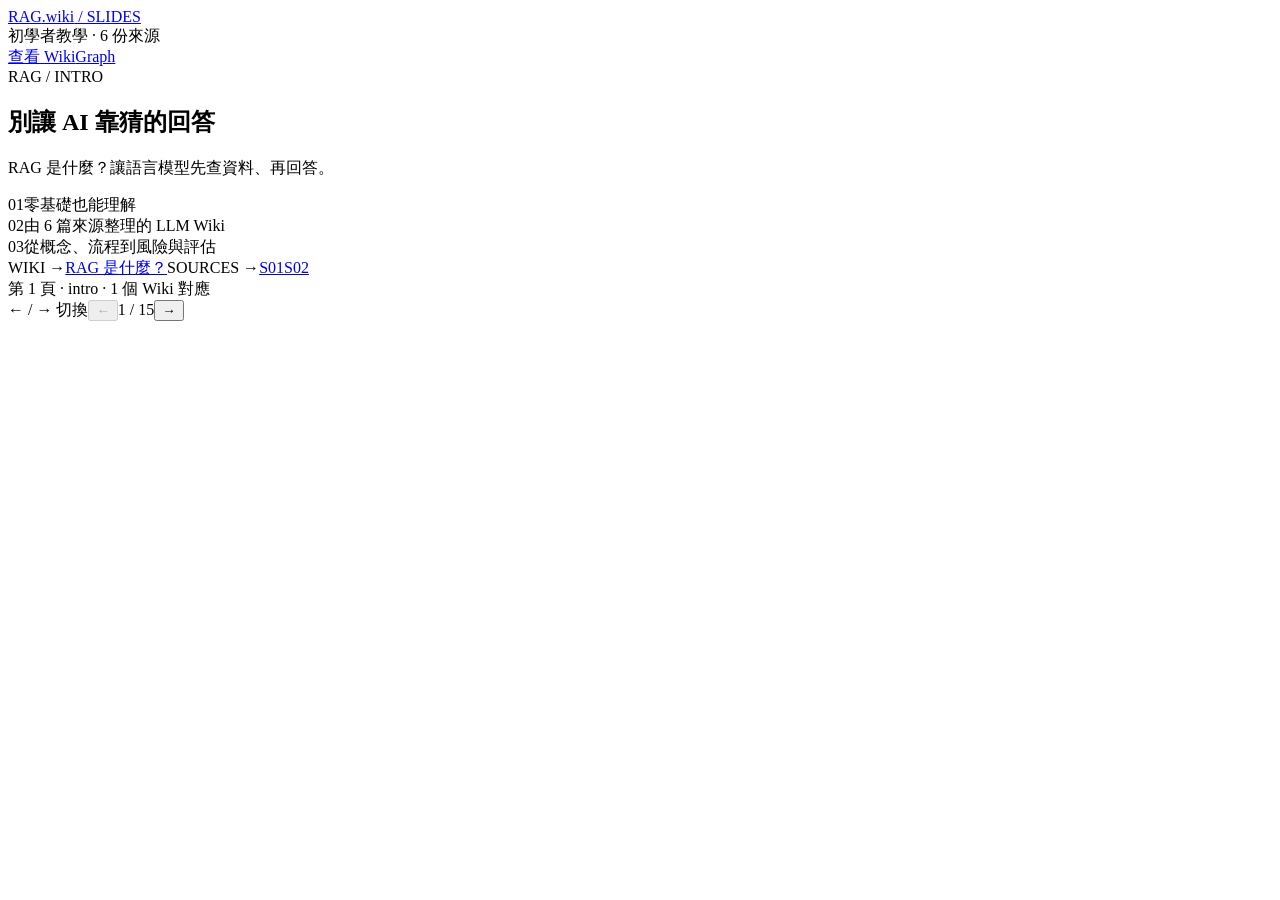
==== slides.html @ 5bbf58af "Add files via upload" ====
<!doctype html><html lang="zh-Hant"><head><meta charset="utf-8"><meta name="viewport" content="width=device-width,initial-scale=1"><title>RAG 是什麼？｜HTML 教學簡報</title><link rel="stylesheet" href="assets/site.css"><meta name="description" content="15 頁互動式 RAG 入門教學簡報，每頁可追溯來源與 LLM Wiki。"></head><body class="deck-body"><header class="deck-top"><a class="brand" href="index.html">RAG<span>.wiki</span> / SLIDES</a><div class="meta">初學者教學 · 6 份來源</div><nav><a href="wiki.html">查看 Wiki</a><a href="workflow.html">Graph</a></nav></header><main class="deck-main"><article class="slide" id="slide" tabindex="0" aria-live="polite"></article></main><div class="progress-track"><div class="progress" id="progress"></div></div><footer class="deck-bottom"><div class="small-links" id="footer-sources"></div><div class="deck-buttons"><span class="kbd">← / → 切換</span><button class="round" id="prev" aria-label="上一頁">←</button><span class="deck-index" id="index"></span><button class="round" id="next" aria-label="下一頁">→</button></div></footer><script>const DATA={"title":"RAG 是什麼？讓 AI 查資料再回答","date":"2026-11-23","sources":[{"id":"S01","title":"Retrieval-Augmented Generation for Knowledge-Intensive NLP Tasks","author":"Lewis et al.","publisher":"NeurIPS / arXiv","year":2020,"url":"https://arxiv.org/abs/2005.11401","topic":"RAG 起源與基本架構","claims":["RAG 將預先訓練的生成模型與外部可檢索的知識結合。","外部知識可作為生成內容的依據，不必只依賴模型參數。","原論文探討檢索器與生成器的結合及知識密集型任務。"]},{"id":"S02","title":"Retrieval augmented generation (RAG) and indexes in Microsoft Foundry","author":"Microsoft","publisher":"Microsoft Learn","year":2026,"url":"https://learn.microsoft.com/en-us/azure/foundry/concepts/retrieval-augmented-generation","topic":"Retrieve–Augment–Generate、索引與搜尋方式","claims":["RAG 常可拆解為 retrieve、augment、generate 三階段。","索引可支援關鍵字、語意、向量或混合搜尋。","來源資料需要具有可追溯性與權限管控。"]},{"id":"S03","title":"Introducing Contextual Retrieval","author":"Anthropic","publisher":"Anthropic Research","year":2024,"url":"https://www.anthropic.com/research/contextual-retrieval","topic":"分塊語境、BM25、Embedding、重排序","claims":["被切成小段的文字可能失去原本的文件脈絡。","BM25 偏向字詞配對，語意向量搜尋可捕捉語意相近內容。","混合檢索與重排序是可評估的改進方向，並非每個資料集都必然有效。"]},{"id":"S04","title":"What is retrieval augmented generation (RAG)?","author":"IBM","publisher":"IBM Think","year":2026,"url":"https://www.ibm.com/think/topics/retrieval-augmented-generation","topic":"初學者概念、資料準備、限制與微調差異","claims":["RAG 可連接外部知識庫，提高特定領域回覆的相關性。","資料分塊太大或太小都可能降低檢索效果。","RAG 可降低幻覺風險，但無法保證生成完全正確。","RAG 的查資料與 Fine-tuning 的參數更新是不同方法。"]},{"id":"S05","title":"RAGAS: Automated Evaluation of Retrieval Augmented Generation","author":"Es et al.","publisher":"arXiv","year":2023,"url":"https://arxiv.org/abs/2309.15217","topic":"檢索與生成分開評估","claims":["RAG 品質至少要同時考慮檢索內容的相關性與回答是否忠於證據。","RAGAS 提供無需逐題人工標準答案的自動評估方向。","評估分數與具體定義需按實作與資料集解讀。"]},{"id":"S06","title":"Retrieval Augmented Generation options and architectures on AWS","author":"Amazon Web Services","publisher":"AWS Prescriptive Guidance","year":2026,"url":"https://docs.aws.amazon.com/prescriptive-guidance/latest/retrieval-augmented-generation-options/introduction.html","topic":"RAG 工程選擇與使用情境","claims":["RAG 可讓模型在回答前參考模型訓練來源以外的權威文件。","企業可選擇託管型或自行建置的 RAG 架構。","RAG 的設計需考量資料來源、更新與維運成本。"]}],"pages":[{"id":"overview","title":"RAG 是什麼？","subtitle":"把查到的證據交給 LLM，再讓它回答。","sections":[["一句話定義","Retrieval-Augmented Generation（檢索增強生成）是一種組合「外部資訊檢索」與「語言模型生成」的架構。回答時先找到相關資料，再把資料提供給模型作為上下文。"],["三步驟","Retrieve：搜尋證據。Augment：把問題和證據放在同一個提示中。Generate：依據證據生成回答，並在可能的情況下列出來源。"],["不等於什麼","RAG 不代表模型重新訓練，也不表示有來源就一定正確。LLM Wiki 則是這次專題用來管理知識條目的工具與工作方式，不是 RAG 的同義詞。"]],"sources":["S01","S02","S04"],"related":["motivation","pipeline","limitations"],"example":"一位新進員工問：「公司的退貨期限是幾天？」系統先找到正式退貨政策，再整理回答。","note":""},{"id":"motivation","title":"為什麼需要 RAG？","subtitle":"流暢的回答，不等於有根據的答案。","sections":[["LLM 常見限制","模型訓練時未必讀過私人文件、最近更新的規範或企業內部資料；即使未掌握來源，也可能生成看似合理的內容。"],["RAG 能改善的部分","讓回答以受控的外部文件為基礎，方便更新知識，也能提供可查證的出處。"],["仍需注意","若檢索找到錯誤或過期文件，或模型忽略證據，RAG 仍可能回答錯誤。"]],"sources":["S01","S04","S06"],"related":["overview","limitations"],"example":"假設退貨政策昨天從 14 天改成 7 天，模型即使會回答，也不應只靠舊記憶。","note":""},{"id":"preparation","title":"事前準備：資料變得可檢索","subtitle":"文件 → 清理 → 切段 → 索引。","sections":[["來源整理","確認文件可信、權限合法、版本清楚；原始資料需要保留可回查的連結或檔案名稱。"],["Chunking 分塊","把長文件切成可用的小段；太大會涵蓋不必要內容，太小可能失去主詞、時間或條件。"],["Embedding 與索引","可以把文字轉為向量並存入向量索引，也可以建立 BM25 類型的關鍵字索引；並非所有系統都必須兩者皆用。"]],"sources":["S02","S03","S04"],"related":["pipeline","retrieval"],"example":"「交貨延誤 5 天」若只留下「補償 3%」，就可能失去適用的合約條件。","note":""},{"id":"pipeline","title":"使用者提問時的流程","subtitle":"從問題到有出處的回答。","sections":[["Retrieve","把使用者問題用於查詢文件索引，找回最相關的多個段落。"],["Augment","組合使用者問題、取回的段落、來源識別碼，以及要求「找不到就說不知道」的提示規則。"],["Generate","由 LLM 產生精簡回答；回答後還需檢查是否有超出證據的主張。"]],"sources":["S01","S02","S06"],"related":["overview","preparation","generation"],"example":"Q：延誤 5 天如何處理？→ 找到對應訂單＋延誤政策 → 形成有來源的回覆。","note":""},{"id":"retrieval","title":"檢索方式怎麼選？","subtitle":"關鍵字、語意與混合搜尋。","sections":[["Keyword / BM25","優先搜尋字詞重合，尤其適合料號、代碼、法規條次等精確字串。"],["Embedding","利用向量距離／相似度找出語意相關的段落，即便使用者與文件的用字不同。"],["Hybrid 與 Rerank","可結合兩種結果，再以重排序挑選更相關內容；需要實測驗證效果，不能直接宣稱混合一定最好。"]],"sources":["S02","S03"],"related":["preparation","pipeline","evaluation"],"example":"搜尋「訂單 PO-784」時，字詞檢索有優勢；搜尋「晚到貨要怎麼辦」時，語意檢索可能更有幫助。","note":""},{"id":"generation","title":"回答必須忠於證據","subtitle":"生成不是把檢索段落隨意改寫。","sections":[["Grounding","每一個重要結論都應能指向文件中的支持段落，而不是把模型補充的猜測寫成政策。"],["Citation","保存來源 ID／URL 與頁面位置，讓讀者有能力核查；標上來源不代表已經驗證內容。"],["Abstention","若資料不足、資料互相衝突或缺少關鍵條件，應回答尚無足夠證據，並指出缺什麼。"]],"sources":["S01","S02","S04"],"related":["pipeline","limitations","evaluation"],"example":"政策只寫「可能評估補償」時，不可回答「公司一定賠償 3%」。","note":""},{"id":"example","title":"範例：供應商延誤通知","subtitle":"情境為教學虛構，非真實公司規定。","sections":[["使用者問題","「供應商通知這批零件要晚 5 天到，接下來應該怎麼做？」"],["虛構文件 A","訂單 PO-784：原訂交期 12/10；供應商通知改為 12/15。"],["虛構文件 B","物流政策 P-04：延誤超過 3 天應通知採購主管，並向供應商確認更新交期。"],["示範回答","「PO-784 預計晚 5 天，依 P-04 應通知採購主管，並確認新交期 12/15。」需附上 A、B 來源。"]],"sources":["S02","S04","S06"],"related":["pipeline","generation","limitations"],"example":"這裡用假設文件示範流程，不是說明所有企業必須如此處理。","note":""},{"id":"limitations","title":"RAG 仍可能出錯","subtitle":"錯誤往往不是只有 LLM 的問題。","sections":[["資料層","原始文件過期、權限錯誤、段落切分破壞前後文。"],["檢索層","正確段落未出現在 Top-K，或相似度高但不符合問題限制條件。"],["生成層","模型忽略來源、自行推斷數字，或附上與敘述無關的引文。"],["修正策略","優先修正來源與檢索品質，再改善提示語；把缺少證據的題目交由人工確認。"]],"sources":["S03","S04","S05"],"related":["motivation","retrieval","evaluation"],"example":"把「延誤超過 3 天」錯切為「延誤」與「超過 3 天」兩段，可能導致檢索失真。","note":""},{"id":"evaluation","title":"如何知道 RAG 有沒有用？","subtitle":"分開評估檢索與回答。","sections":[["Retrieval check","測試問題的正確證據是否進入 Top-K（例如 Hit@3、Recall@K）。"],["Groundedness check","逐項檢查回答是否有足夠引用支持，不能只看句子是否通順。"],["教學專案檢查","本作品另檢查 6 筆來源、Wiki 頁面引用、投影片對應、連結完整性；這是結構檢查，不代表模型回答的實證準確率。"]],"sources":["S05","S02","S03"],"related":["retrieval","generation","limitations"],"example":"假設 10 題有 8 題在前三筆找到正確段落，Hit@3 = 80%；仍須檢查回答有沒有正確使用它。","note":""},{"id":"workflow","title":"本專案的 LLM Wiki Graph","subtitle":"這是製作流程的知識管理循環，並非 RAG 推論圖。","sections":[["Source layer","整理 6 篇可靠資料的來源 URL、重點摘要與時間資訊；保存原始來源識別碼。"],["Wiki layer","先討論教學對象與大綱，再由 LLM 將來源重點整理成互相連結的 Markdown 知識頁。"],["Schema + Lint layer","定義來源欄位與引用規則，檢查漏引、壞連結與簡報對應；有問題回到資料與 Wiki 修正。"],["Presentation layer","從相同的 Wiki 知識資料產生教學 HTML 簡報，附各頁 Wiki 與來源回鏈。"]],"sources":["S02","S05","S06"],"related":["overview","evaluation"],"example":"設計原則：先確保來源可追溯，再把知識轉成適合初學者理解的投影片。","note":""}],"slides":[{"id":"intro","kicker":"RAG / INTRO","title":"別讓 AI 靠猜的回答","lead":"RAG 是什麼？讓語言模型先查資料、再回答。","type":"cover","points":["零基礎也能理解","由 6 篇來源整理的 LLM Wiki","從概念、流程到風險與評估"],"wiki":["overview"],"sources":["S01","S02"]},{"id":"goals","kicker":"01 · 學習目標","title":"今天學會 3 件事","lead":"不用寫程式，也能讀懂 RAG 的邏輯。","type":"three","points":["為什麼 LLM 需要外部知識","RAG 的 Retrieve → Augment → Generate","怎麼確認回答有來源、值得相信"],"wiki":["overview","motivation","evaluation"],"sources":["S02","S04","S05"]},{"id":"problem","kicker":"02 · 遇到的問題","title":"AI 說得順，不一定說得對","lead":"不知道最新資訊或內部政策時，LLM 仍可能生成看似合理的回答。","type":"contrast","points":["問題：「我們公司最新退貨期限是幾天？」","沒有資料：模型可能依照一般印象作答","有 RAG：先找到當前正式政策，再回答"],"wiki":["motivation"],"sources":["S01","S04","S06"]},{"id":"analogy","kicker":"03 · 一句話理解","title":"RAG = 開卷考試","lead":"模型不是把書全部重新背下來，而是先翻到相關頁面。","type":"analogy","points":["LLM：擅長解釋與整理","Retriever：負責找出可能相關的證據","Source：需要能被核對的原始資料"],"wiki":["overview"],"sources":["S01","S04"]},{"id":"offline","kicker":"04 · 準備階段","title":"先把資料整理成可搜尋的知識","lead":"建 RAG 不是直接把一整本 PDF 塞進模型。","type":"pipeline","points":["收集文件與版本","將長文分成 Chunks","建立關鍵字或向量索引","保留來源 ID、URL 與適用條件"],"wiki":["preparation"],"sources":["S02","S03","S04"]},{"id":"online","kicker":"05 · 回答階段","title":"Retrieve → Augment → Generate","lead":"每一次提問，都先搜尋資料，再讓模型生成回覆。","type":"process","points":["Retrieve：找相關段落","Augment：組成「問題＋證據」的提示","Generate：依據證據回答並附來源"],"wiki":["pipeline","generation"],"sources":["S01","S02"]},{"id":"search","kicker":"06 · 找資料的方式","title":"精確字詞 vs. 相近意思","lead":"兩種檢索各擅勝場；混合搜尋是否更好需要驗證。","type":"search","points":["BM25：找「PO-784」這種精確代碼","Embedding：理解「晚到貨」與「交期延誤」相關","Hybrid + Rerank：合併結果並重新排序"],"wiki":["retrieval"],"sources":["S02","S03"]},{"id":"case","kicker":"07 · 虛構教學案例","title":"供應商延誤 5 天，怎麼辦？","lead":"以下 A、B 文件為教學虛構，不是任何真實公司的政策。","type":"case","points":["文件 A：PO-784 交期由 12/10 改為 12/15","文件 B：P-04 規定延誤超過 3 天須通知採購主管","生成：通知主管、確認新交期，並引用 A、B"],"wiki":["example","generation"],"sources":["S02","S04"]},{"id":"citations","kicker":"08 · 何謂有依據","title":"好的回答會說「根據哪份文件」","lead":"不只給一個答案，也要讓人找得到依據。","type":"citation","points":["結論：PO-784 預計延誤 5 天","依據 A：訂單交期變更","依據 B：P-04 延誤處理條款","資料不足時，應清楚說明未知事項"],"wiki":["generation","example"],"sources":["S02","S04"]},{"id":"risk","kicker":"09 · RAG 的限制","title":"有查資料，不代表不會錯","lead":"錯誤可以發生在來源、檢索，也可以發生在生成。","type":"three","points":["Source：文件過期、條件不完整","Retrieve：找不到真正關鍵段落","Generate：模型擅自補上未提供的數字"],"wiki":["limitations"],"sources":["S03","S04","S05"]},{"id":"metrics","kicker":"10 · 如何評估","title":"分成「找對」和「說對」","lead":"檢索品質與答案忠實度是兩種不同的檢查。","type":"metrics","points":["Hit@3：前三筆檢索是否找得到對的證據","Groundedness：回答是否被取回證據支持","人工審查：引用有沒有對到實際條款"],"wiki":["evaluation"],"sources":["S05","S02"]},{"id":"recap","kicker":"11 · 你會了嗎？","title":"把 RAG 記成一個循環","lead":"先查證，再回答；答完還要驗證。","type":"recap","points":["問題 → 檢索 → 補充上下文 → 生成","沒有證據就標記不知道","問題要回頭檢查資料與檢索，而非只重寫答案"],"wiki":["overview","evaluation","limitations"],"sources":["S02","S04","S05"]},{"id":"assignment","kicker":"附錄 A · 製作方法","title":"這份簡報如何從 LLM Wiki 產生？","lead":"六篇來源逐份整理 → Wiki 頁面 → 檢查 → HTML。","type":"workflow","points":["先討論受眾、題綱及要教的概念","逐份 ingest 6 篇來源的整理紀錄","更新具 crosslinks 與來源 lineage 的 Wiki","先 lint，再產生可瀏覽的 HTML 簡報"],"wiki":["workflow"],"sources":["S02","S05","S06"]},{"id":"reflection","kicker":"附錄 B · 修改 Graph","title":"最容易出錯的是「引用對應」","lead":"把來源檢查提前到 HTML 產生之前。","type":"reflection","points":["舊流程：生成 HTML → 才發現投影片漏引","新流程：檢查來源與 Wiki 對應 → 才生成 HTML","失敗就回到 Wiki／投影片草稿修正，再跑 lint"],"wiki":["workflow","evaluation"],"sources":["S02","S05"]},{"id":"sources","kicker":"附錄 C · 知識來源","title":"6 篇資料，逐頁可追溯","lead":"從投影片下方可返回 Wiki 及原始來源。","type":"sources","points":["S01 RAG 原始論文（Lewis et al.）","S02 Microsoft Foundry 文件","S03 Anthropic Contextual Retrieval","S04 IBM RAG 入門","S05 RAGAS 評估論文","S06 AWS 架構指南"],"wiki":["workflow","overview","evaluation"],"sources":["S01","S02","S03","S04","S05","S06"]}]};const slides=DATA.slides;let i=Math.min(slides.length-1,Math.max(0,Number(new URLSearchParams(location.search).get('s'))||0));const $=x=>document.querySelector(x),esc=s=>String(s).replace(/[&<>"']/g,c=>({'&':'&amp;','<':'&lt;','>':'&gt;','"':'&quot;',"'":'&#39;'}[c]));function draw(){const s=slides[i];const specials=s.type==='process'?'<div class="trail"><span class="step">RETRIEVE</span><span class="arr">→</span><span class="step">AUGMENT</span><span class="arr">→</span><span class="step">GENERATE</span></div>':s.type==='workflow'?'<div class="trail"><span class="step">SOURCE</span><span class="arr">→</span><span class="step">WIKI</span><span class="arr">→</span><span class="step">LINT</span><span class="arr">→</span><span class="step">HTML</span></div>':'';$('#slide').className='slide '+(s.type==='cover'?'cover':'');$('#slide').innerHTML=`<div class="kicker">${esc(s.kicker)}</div><h1>${esc(s.title)}</h1><p class="lead">${esc(s.lead)}</p>${specials}<div class="content-grid">${s.points.map((p,j)=>`<div class="point"><span class="marker">${String(j+1).padStart(2,'0')}</span><span>${esc(p)}</span></div>`).join('')}</div><div class="source-foot"><span class="mini-tag">WIKI →</span>${s.wiki.map(id=>{const p=DATA.pages.find(p=>p.id===id);return `<a href="wiki.html#${id}" title="查看 Wiki 條目">${esc(p.title)}</a>`}).join('')}<span class="mini-tag">SOURCES →</span>${s.sources.map(id=>{const z=DATA.sources.find(z=>z.id===id);return `<a title="${esc(z.title)}" target="_blank" rel="noopener noreferrer" href="${z.url}">${id}</a>`}).join('')}</div>`;$('#slide').scrollTop=0;$('#index').textContent=`${i+1} / ${slides.length}`;$('#progress').style.width=((i+1)/slides.length*100)+'%';$('#prev').disabled=i===0;$('#next').disabled=i===slides.length-1;$('#footer-sources').textContent=`第 ${i+1} 頁 · ${s.id} · ${s.wiki.length} 個 Wiki 對應`;history.replaceState(null,'',location.pathname+'?s='+i)}function go(n){i=Math.max(0,Math.min(slides.length-1,i+n));draw()}$('#prev').onclick=()=>go(-1);$('#next').onclick=()=>go(1);window.addEventListener('keydown',e=>{if(['ArrowRight','PageDown',' '].includes(e.key)){if(e.target.matches('button,a,input'))return;e.preventDefault();go(1)}else if(['ArrowLeft','PageUp'].includes(e.key)){e.preventDefault();go(-1)}else if(e.key==='Home'){i=0;draw()}else if(e.key==='End'){i=slides.length-1;draw()}});let x0=null;$('#slide').addEventListener('touchstart',e=>{x0=e.touches[0].clientX},{passive:true});$('#slide').addEventListener('touchend',e=>{if(x0!==null){let diff=e.changedTouches[0].clientX-x0;if(Math.abs(diff)>90)go(diff<0?1:-1);x0=null}},{passive:true});draw();</script></body></html>
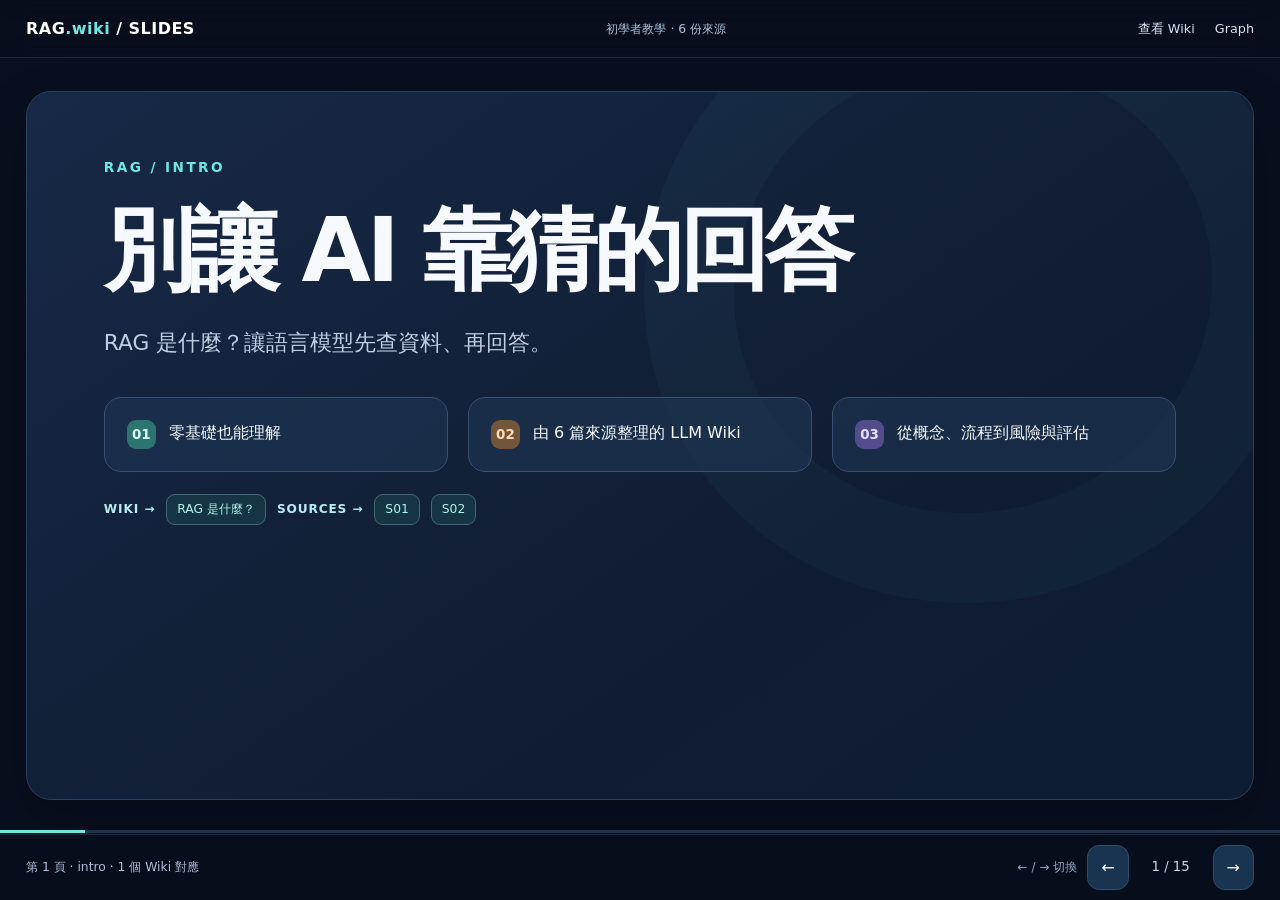
==== commit 286a6837: "Add files via upload" ====
--- a/slides.html
+++ b/slides.html
@@ -1 +1,14 @@
-<!doctype html><html lang="zh-Hant"><head><meta charset="utf-8"><meta name="viewport" content="width=device-width,initial-scale=1"><title>RAG 是什麼？｜HTML 教學簡報</title><link rel="stylesheet" href="assets/site.css"><meta name="description" content="15 頁互動式 RAG 入門教學簡報，每頁可追溯來源與 LLM Wiki。"></head><body class="deck-body"><header class="deck-top"><a class="brand" href="index.html">RAG<span>.wiki</span> / SLIDES</a><div class="meta">初學者教學 · 6 份來源</div><nav><a href="wiki.html">查看 Wiki</a><a href="workflow.html">Graph</a></nav></header><main class="deck-main"><article class="slide" id="slide" tabindex="0" aria-live="polite"></article></main><div class="progress-track"><div class="progress" id="progress"></div></div><footer class="deck-bottom"><div class="small-links" id="footer-sources"></div><div class="deck-buttons"><span class="kbd">← / → 切換</span><button class="round" id="prev" aria-label="上一頁">←</button><span class="deck-index" id="index"></span><button class="round" id="next" aria-label="下一頁">→</button></div></footer><script>const DATA={"title":"RAG 是什麼？讓 AI 查資料再回答","date":"2026-11-23","sources":[{"id":"S01","title":"Retrieval-Augmented Generation for Knowledge-Intensive NLP Tasks","author":"Lewis et al.","publisher":"NeurIPS / arXiv","year":2020,"url":"https://arxiv.org/abs/2005.11401","topic":"RAG 起源與基本架構","claims":["RAG 將預先訓練的生成模型與外部可檢索的知識結合。","外部知識可作為生成內容的依據，不必只依賴模型參數。","原論文探討檢索器與生成器的結合及知識密集型任務。"]},{"id":"S02","title":"Retrieval augmented generation (RAG) and indexes in Microsoft Foundry","author":"Microsoft","publisher":"Microsoft Learn","year":2026,"url":"https://learn.microsoft.com/en-us/azure/foundry/concepts/retrieval-augmented-generation","topic":"Retrieve–Augment–Generate、索引與搜尋方式","claims":["RAG 常可拆解為 retrieve、augment、generate 三階段。","索引可支援關鍵字、語意、向量或混合搜尋。","來源資料需要具有可追溯性與權限管控。"]},{"id":"S03","title":"Introducing Contextual Retrieval","author":"Anthropic","publisher":"Anthropic Research","year":2024,"url":"https://www.anthropic.com/research/contextual-retrieval","topic":"分塊語境、BM25、Embedding、重排序","claims":["被切成小段的文字可能失去原本的文件脈絡。","BM25 偏向字詞配對，語意向量搜尋可捕捉語意相近內容。","混合檢索與重排序是可評估的改進方向，並非每個資料集都必然有效。"]},{"id":"S04","title":"What is retrieval augmented generation (RAG)?","author":"IBM","publisher":"IBM Think","year":2026,"url":"https://www.ibm.com/think/topics/retrieval-augmented-generation","topic":"初學者概念、資料準備、限制與微調差異","claims":["RAG 可連接外部知識庫，提高特定領域回覆的相關性。","資料分塊太大或太小都可能降低檢索效果。","RAG 可降低幻覺風險，但無法保證生成完全正確。","RAG 的查資料與 Fine-tuning 的參數更新是不同方法。"]},{"id":"S05","title":"RAGAS: Automated Evaluation of Retrieval Augmented Generation","author":"Es et al.","publisher":"arXiv","year":2023,"url":"https://arxiv.org/abs/2309.15217","topic":"檢索與生成分開評估","claims":["RAG 品質至少要同時考慮檢索內容的相關性與回答是否忠於證據。","RAGAS 提供無需逐題人工標準答案的自動評估方向。","評估分數與具體定義需按實作與資料集解讀。"]},{"id":"S06","title":"Retrieval Augmented Generation options and architectures on AWS","author":"Amazon Web Services","publisher":"AWS Prescriptive Guidance","year":2026,"url":"https://docs.aws.amazon.com/prescriptive-guidance/latest/retrieval-augmented-generation-options/introduction.html","topic":"RAG 工程選擇與使用情境","claims":["RAG 可讓模型在回答前參考模型訓練來源以外的權威文件。","企業可選擇託管型或自行建置的 RAG 架構。","RAG 的設計需考量資料來源、更新與維運成本。"]}],"pages":[{"id":"overview","title":"RAG 是什麼？","subtitle":"把查到的證據交給 LLM，再讓它回答。","sections":[["一句話定義","Retrieval-Augmented Generation（檢索增強生成）是一種組合「外部資訊檢索」與「語言模型生成」的架構。回答時先找到相關資料，再把資料提供給模型作為上下文。"],["三步驟","Retrieve：搜尋證據。Augment：把問題和證據放在同一個提示中。Generate：依據證據生成回答，並在可能的情況下列出來源。"],["不等於什麼","RAG 不代表模型重新訓練，也不表示有來源就一定正確。LLM Wiki 則是這次專題用來管理知識條目的工具與工作方式，不是 RAG 的同義詞。"]],"sources":["S01","S02","S04"],"related":["motivation","pipeline","limitations"],"example":"一位新進員工問：「公司的退貨期限是幾天？」系統先找到正式退貨政策，再整理回答。","note":""},{"id":"motivation","title":"為什麼需要 RAG？","subtitle":"流暢的回答，不等於有根據的答案。","sections":[["LLM 常見限制","模型訓練時未必讀過私人文件、最近更新的規範或企業內部資料；即使未掌握來源，也可能生成看似合理的內容。"],["RAG 能改善的部分","讓回答以受控的外部文件為基礎，方便更新知識，也能提供可查證的出處。"],["仍需注意","若檢索找到錯誤或過期文件，或模型忽略證據，RAG 仍可能回答錯誤。"]],"sources":["S01","S04","S06"],"related":["overview","limitations"],"example":"假設退貨政策昨天從 14 天改成 7 天，模型即使會回答，也不應只靠舊記憶。","note":""},{"id":"preparation","title":"事前準備：資料變得可檢索","subtitle":"文件 → 清理 → 切段 → 索引。","sections":[["來源整理","確認文件可信、權限合法、版本清楚；原始資料需要保留可回查的連結或檔案名稱。"],["Chunking 分塊","把長文件切成可用的小段；太大會涵蓋不必要內容，太小可能失去主詞、時間或條件。"],["Embedding 與索引","可以把文字轉為向量並存入向量索引，也可以建立 BM25 類型的關鍵字索引；並非所有系統都必須兩者皆用。"]],"sources":["S02","S03","S04"],"related":["pipeline","retrieval"],"example":"「交貨延誤 5 天」若只留下「補償 3%」，就可能失去適用的合約條件。","note":""},{"id":"pipeline","title":"使用者提問時的流程","subtitle":"從問題到有出處的回答。","sections":[["Retrieve","把使用者問題用於查詢文件索引，找回最相關的多個段落。"],["Augment","組合使用者問題、取回的段落、來源識別碼，以及要求「找不到就說不知道」的提示規則。"],["Generate","由 LLM 產生精簡回答；回答後還需檢查是否有超出證據的主張。"]],"sources":["S01","S02","S06"],"related":["overview","preparation","generation"],"example":"Q：延誤 5 天如何處理？→ 找到對應訂單＋延誤政策 → 形成有來源的回覆。","note":""},{"id":"retrieval","title":"檢索方式怎麼選？","subtitle":"關鍵字、語意與混合搜尋。","sections":[["Keyword / BM25","優先搜尋字詞重合，尤其適合料號、代碼、法規條次等精確字串。"],["Embedding","利用向量距離／相似度找出語意相關的段落，即便使用者與文件的用字不同。"],["Hybrid 與 Rerank","可結合兩種結果，再以重排序挑選更相關內容；需要實測驗證效果，不能直接宣稱混合一定最好。"]],"sources":["S02","S03"],"related":["preparation","pipeline","evaluation"],"example":"搜尋「訂單 PO-784」時，字詞檢索有優勢；搜尋「晚到貨要怎麼辦」時，語意檢索可能更有幫助。","note":""},{"id":"generation","title":"回答必須忠於證據","subtitle":"生成不是把檢索段落隨意改寫。","sections":[["Grounding","每一個重要結論都應能指向文件中的支持段落，而不是把模型補充的猜測寫成政策。"],["Citation","保存來源 ID／URL 與頁面位置，讓讀者有能力核查；標上來源不代表已經驗證內容。"],["Abstention","若資料不足、資料互相衝突或缺少關鍵條件，應回答尚無足夠證據，並指出缺什麼。"]],"sources":["S01","S02","S04"],"related":["pipeline","limitations","evaluation"],"example":"政策只寫「可能評估補償」時，不可回答「公司一定賠償 3%」。","note":""},{"id":"example","title":"範例：供應商延誤通知","subtitle":"情境為教學虛構，非真實公司規定。","sections":[["使用者問題","「供應商通知這批零件要晚 5 天到，接下來應該怎麼做？」"],["虛構文件 A","訂單 PO-784：原訂交期 12/10；供應商通知改為 12/15。"],["虛構文件 B","物流政策 P-04：延誤超過 3 天應通知採購主管，並向供應商確認更新交期。"],["示範回答","「PO-784 預計晚 5 天，依 P-04 應通知採購主管，並確認新交期 12/15。」需附上 A、B 來源。"]],"sources":["S02","S04","S06"],"related":["pipeline","generation","limitations"],"example":"這裡用假設文件示範流程，不是說明所有企業必須如此處理。","note":""},{"id":"limitations","title":"RAG 仍可能出錯","subtitle":"錯誤往往不是只有 LLM 的問題。","sections":[["資料層","原始文件過期、權限錯誤、段落切分破壞前後文。"],["檢索層","正確段落未出現在 Top-K，或相似度高但不符合問題限制條件。"],["生成層","模型忽略來源、自行推斷數字，或附上與敘述無關的引文。"],["修正策略","優先修正來源與檢索品質，再改善提示語；把缺少證據的題目交由人工確認。"]],"sources":["S03","S04","S05"],"related":["motivation","retrieval","evaluation"],"example":"把「延誤超過 3 天」錯切為「延誤」與「超過 3 天」兩段，可能導致檢索失真。","note":""},{"id":"evaluation","title":"如何知道 RAG 有沒有用？","subtitle":"分開評估檢索與回答。","sections":[["Retrieval check","測試問題的正確證據是否進入 Top-K（例如 Hit@3、Recall@K）。"],["Groundedness check","逐項檢查回答是否有足夠引用支持，不能只看句子是否通順。"],["教學專案檢查","本作品另檢查 6 筆來源、Wiki 頁面引用、投影片對應、連結完整性；這是結構檢查，不代表模型回答的實證準確率。"]],"sources":["S05","S02","S03"],"related":["retrieval","generation","limitations"],"example":"假設 10 題有 8 題在前三筆找到正確段落，Hit@3 = 80%；仍須檢查回答有沒有正確使用它。","note":""},{"id":"workflow","title":"本專案的 LLM Wiki Graph","subtitle":"這是製作流程的知識管理循環，並非 RAG 推論圖。","sections":[["Source layer","整理 6 篇可靠資料的來源 URL、重點摘要與時間資訊；保存原始來源識別碼。"],["Wiki layer","先討論教學對象與大綱，再由 LLM 將來源重點整理成互相連結的 Markdown 知識頁。"],["Schema + Lint layer","定義來源欄位與引用規則，檢查漏引、壞連結與簡報對應；有問題回到資料與 Wiki 修正。"],["Presentation layer","從相同的 Wiki 知識資料產生教學 HTML 簡報，附各頁 Wiki 與來源回鏈。"]],"sources":["S02","S05","S06"],"related":["overview","evaluation"],"example":"設計原則：先確保來源可追溯，再把知識轉成適合初學者理解的投影片。","note":""}],"slides":[{"id":"intro","kicker":"RAG / INTRO","title":"別讓 AI 靠猜的回答","lead":"RAG 是什麼？讓語言模型先查資料、再回答。","type":"cover","points":["零基礎也能理解","由 6 篇來源整理的 LLM Wiki","從概念、流程到風險與評估"],"wiki":["overview"],"sources":["S01","S02"]},{"id":"goals","kicker":"01 · 學習目標","title":"今天學會 3 件事","lead":"不用寫程式，也能讀懂 RAG 的邏輯。","type":"three","points":["為什麼 LLM 需要外部知識","RAG 的 Retrieve → Augment → Generate","怎麼確認回答有來源、值得相信"],"wiki":["overview","motivation","evaluation"],"sources":["S02","S04","S05"]},{"id":"problem","kicker":"02 · 遇到的問題","title":"AI 說得順，不一定說得對","lead":"不知道最新資訊或內部政策時，LLM 仍可能生成看似合理的回答。","type":"contrast","points":["問題：「我們公司最新退貨期限是幾天？」","沒有資料：模型可能依照一般印象作答","有 RAG：先找到當前正式政策，再回答"],"wiki":["motivation"],"sources":["S01","S04","S06"]},{"id":"analogy","kicker":"03 · 一句話理解","title":"RAG = 開卷考試","lead":"模型不是把書全部重新背下來，而是先翻到相關頁面。","type":"analogy","points":["LLM：擅長解釋與整理","Retriever：負責找出可能相關的證據","Source：需要能被核對的原始資料"],"wiki":["overview"],"sources":["S01","S04"]},{"id":"offline","kicker":"04 · 準備階段","title":"先把資料整理成可搜尋的知識","lead":"建 RAG 不是直接把一整本 PDF 塞進模型。","type":"pipeline","points":["收集文件與版本","將長文分成 Chunks","建立關鍵字或向量索引","保留來源 ID、URL 與適用條件"],"wiki":["preparation"],"sources":["S02","S03","S04"]},{"id":"online","kicker":"05 · 回答階段","title":"Retrieve → Augment → Generate","lead":"每一次提問，都先搜尋資料，再讓模型生成回覆。","type":"process","points":["Retrieve：找相關段落","Augment：組成「問題＋證據」的提示","Generate：依據證據回答並附來源"],"wiki":["pipeline","generation"],"sources":["S01","S02"]},{"id":"search","kicker":"06 · 找資料的方式","title":"精確字詞 vs. 相近意思","lead":"兩種檢索各擅勝場；混合搜尋是否更好需要驗證。","type":"search","points":["BM25：找「PO-784」這種精確代碼","Embedding：理解「晚到貨」與「交期延誤」相關","Hybrid + Rerank：合併結果並重新排序"],"wiki":["retrieval"],"sources":["S02","S03"]},{"id":"case","kicker":"07 · 虛構教學案例","title":"供應商延誤 5 天，怎麼辦？","lead":"以下 A、B 文件為教學虛構，不是任何真實公司的政策。","type":"case","points":["文件 A：PO-784 交期由 12/10 改為 12/15","文件 B：P-04 規定延誤超過 3 天須通知採購主管","生成：通知主管、確認新交期，並引用 A、B"],"wiki":["example","generation"],"sources":["S02","S04"]},{"id":"citations","kicker":"08 · 何謂有依據","title":"好的回答會說「根據哪份文件」","lead":"不只給一個答案，也要讓人找得到依據。","type":"citation","points":["結論：PO-784 預計延誤 5 天","依據 A：訂單交期變更","依據 B：P-04 延誤處理條款","資料不足時，應清楚說明未知事項"],"wiki":["generation","example"],"sources":["S02","S04"]},{"id":"risk","kicker":"09 · RAG 的限制","title":"有查資料，不代表不會錯","lead":"錯誤可以發生在來源、檢索，也可以發生在生成。","type":"three","points":["Source：文件過期、條件不完整","Retrieve：找不到真正關鍵段落","Generate：模型擅自補上未提供的數字"],"wiki":["limitations"],"sources":["S03","S04","S05"]},{"id":"metrics","kicker":"10 · 如何評估","title":"分成「找對」和「說對」","lead":"檢索品質與答案忠實度是兩種不同的檢查。","type":"metrics","points":["Hit@3：前三筆檢索是否找得到對的證據","Groundedness：回答是否被取回證據支持","人工審查：引用有沒有對到實際條款"],"wiki":["evaluation"],"sources":["S05","S02"]},{"id":"recap","kicker":"11 · 你會了嗎？","title":"把 RAG 記成一個循環","lead":"先查證，再回答；答完還要驗證。","type":"recap","points":["問題 → 檢索 → 補充上下文 → 生成","沒有證據就標記不知道","問題要回頭檢查資料與檢索，而非只重寫答案"],"wiki":["overview","evaluation","limitations"],"sources":["S02","S04","S05"]},{"id":"assignment","kicker":"附錄 A · 製作方法","title":"這份簡報如何從 LLM Wiki 產生？","lead":"六篇來源逐份整理 → Wiki 頁面 → 檢查 → HTML。","type":"workflow","points":["先討論受眾、題綱及要教的概念","逐份 ingest 6 篇來源的整理紀錄","更新具 crosslinks 與來源 lineage 的 Wiki","先 lint，再產生可瀏覽的 HTML 簡報"],"wiki":["workflow"],"sources":["S02","S05","S06"]},{"id":"reflection","kicker":"附錄 B · 修改 Graph","title":"最容易出錯的是「引用對應」","lead":"把來源檢查提前到 HTML 產生之前。","type":"reflection","points":["舊流程：生成 HTML → 才發現投影片漏引","新流程：檢查來源與 Wiki 對應 → 才生成 HTML","失敗就回到 Wiki／投影片草稿修正，再跑 lint"],"wiki":["workflow","evaluation"],"sources":["S02","S05"]},{"id":"sources","kicker":"附錄 C · 知識來源","title":"6 篇資料，逐頁可追溯","lead":"從投影片下方可返回 Wiki 及原始來源。","type":"sources","points":["S01 RAG 原始論文（Lewis et al.）","S02 Microsoft Foundry 文件","S03 Anthropic Contextual Retrieval","S04 IBM RAG 入門","S05 RAGAS 評估論文","S06 AWS 架構指南"],"wiki":["workflow","overview","evaluation"],"sources":["S01","S02","S03","S04","S05","S06"]}]};const slides=DATA.slides;let i=Math.min(slides.length-1,Math.max(0,Number(new URLSearchParams(location.search).get('s'))||0));const $=x=>document.querySelector(x),esc=s=>String(s).replace(/[&<>"']/g,c=>({'&':'&amp;','<':'&lt;','>':'&gt;','"':'&quot;',"'":'&#39;'}[c]));function draw(){const s=slides[i];const specials=s.type==='process'?'<div class="trail"><span class="step">RETRIEVE</span><span class="arr">→</span><span class="step">AUGMENT</span><span class="arr">→</span><span class="step">GENERATE</span></div>':s.type==='workflow'?'<div class="trail"><span class="step">SOURCE</span><span class="arr">→</span><span class="step">WIKI</span><span class="arr">→</span><span class="step">LINT</span><span class="arr">→</span><span class="step">HTML</span></div>':'';$('#slide').className='slide '+(s.type==='cover'?'cover':'');$('#slide').innerHTML=`<div class="kicker">${esc(s.kicker)}</div><h1>${esc(s.title)}</h1><p class="lead">${esc(s.lead)}</p>${specials}<div class="content-grid">${s.points.map((p,j)=>`<div class="point"><span class="marker">${String(j+1).padStart(2,'0')}</span><span>${esc(p)}</span></div>`).join('')}</div><div class="source-foot"><span class="mini-tag">WIKI →</span>${s.wiki.map(id=>{const p=DATA.pages.find(p=>p.id===id);return `<a href="wiki.html#${id}" title="查看 Wiki 條目">${esc(p.title)}</a>`}).join('')}<span class="mini-tag">SOURCES →</span>${s.sources.map(id=>{const z=DATA.sources.find(z=>z.id===id);return `<a title="${esc(z.title)}" target="_blank" rel="noopener noreferrer" href="${z.url}">${id}</a>`}).join('')}</div>`;$('#slide').scrollTop=0;$('#index').textContent=`${i+1} / ${slides.length}`;$('#progress').style.width=((i+1)/slides.length*100)+'%';$('#prev').disabled=i===0;$('#next').disabled=i===slides.length-1;$('#footer-sources').textContent=`第 ${i+1} 頁 · ${s.id} · ${s.wiki.length} 個 Wiki 對應`;history.replaceState(null,'',location.pathname+'?s='+i)}function go(n){i=Math.max(0,Math.min(slides.length-1,i+n));draw()}$('#prev').onclick=()=>go(-1);$('#next').onclick=()=>go(1);window.addEventListener('keydown',e=>{if(['ArrowRight','PageDown',' '].includes(e.key)){if(e.target.matches('button,a,input'))return;e.preventDefault();go(1)}else if(['ArrowLeft','PageUp'].includes(e.key)){e.preventDefault();go(-1)}else if(e.key==='Home'){i=0;draw()}else if(e.key==='End'){i=slides.length-1;draw()}});let x0=null;$('#slide').addEventListener('touchstart',e=>{x0=e.touches[0].clientX},{passive:true});$('#slide').addEventListener('touchend',e=>{if(x0!==null){let diff=e.changedTouches[0].clientX-x0;if(Math.abs(diff)>90)go(diff<0?1:-1);x0=null}},{passive:true});draw();</script></body></html>
+<!doctype html><html lang="zh-Hant"><head><meta charset="utf-8"><meta name="viewport" content="width=device-width,initial-scale=1"><title>RAG 是什麼？｜HTML 教學簡報</title><style>
+:root{--bg:#0b1120;--bg2:#101a2f;--surface:#14223b;--surface2:#1a2b45;--line:rgba(170,206,245,.15);--text:#f6f9ff;--muted:#adbfda;--cyan:#6fe7e0;--peach:#f5ba86;--gold:#f6d576;--lav:#b2a7fa;--shadow:0 20px 50px rgba(0,0,0,.23)}
+*{box-sizing:border-box}html{scroll-behavior:smooth}body{margin:0;color:var(--text);background:var(--bg);font-family:'DM Sans','Noto Sans TC',system-ui,sans-serif;line-height:1.7}a{color:var(--cyan);text-decoration:none}a:hover{text-decoration:underline}button,input{font:inherit}button{cursor:pointer}button:focus-visible,input:focus-visible,a:focus-visible{outline:3px solid var(--cyan);outline-offset:3px}
+.bg-orb{position:fixed;inset:0;z-index:-1;pointer-events:none;background:radial-gradient(ellipse at 88% 10%,#22426e55 0%,transparent 35%),radial-gradient(ellipse at 10% 90%,#17354f66 0%,transparent 40%),var(--bg)}
+header.global{display:flex;align-items:center;justify-content:space-between;gap:20px;padding:18px max(5vw,24px);border-bottom:1px solid var(--line);background:#0a1324d9;position:sticky;top:0;z-index:30;backdrop-filter:blur(18px)}.brand{font-weight:900;letter-spacing:.03em;color:white;white-space:nowrap}.brand span{color:var(--cyan)}nav{display:flex;gap:20px;align-items:center;flex-wrap:wrap}nav a{font-size:.92rem;color:#d4e3f5}nav a.active{color:var(--cyan);font-weight:800}
+.eyebrow{color:var(--cyan);letter-spacing:.16em;text-transform:uppercase;font-weight:800;font-size:.77rem}.container{max-width:1140px;margin:0 auto;padding:60px 24px}.hero{padding:76px 0 24px}.hero h1{font-weight:900;font-size:clamp(2.5rem,6vw,5.3rem);line-height:1.13;letter-spacing:-.05em;margin:16px 0 20px}.hero h1 em{color:var(--cyan);font-style:normal}.hero p{max-width:730px;color:var(--muted);font-size:1.12rem}.pill{display:inline-block;border:1px solid #6fe7e05e;background:#6fe7e011;border-radius:100px;padding:7px 13px;color:var(--cyan);font-size:.78rem;font-weight:800;letter-spacing:.04em}.btn{display:inline-flex;align-items:center;justify-content:center;border-radius:14px;padding:14px 22px;font-weight:800;border:1px solid var(--line);gap:10px;color:white;background:var(--surface2);text-decoration:none!important;transition:transform .15s,background .15s}.btn:hover{transform:translateY(-3px);background:#273d60}.btn.primary{background:var(--cyan);border-color:var(--cyan);color:#102235}.btn.primary:hover{background:#b2fff9}.actions{display:flex;flex-wrap:wrap;gap:12px;margin-top:27px}.stats{display:grid;grid-template-columns:repeat(3,1fr);gap:14px;margin-top:45px}.stat{border:1px solid var(--line);background:#17243ac9;border-radius:18px;padding:21px}.stat strong{display:block;font-size:2.4rem;line-height:1.15}.stat small{display:block;color:var(--muted)}.section-title{font-size:1.65rem;margin:44px 0 20px;letter-spacing:-.025em}.feature-grid{display:grid;grid-template-columns:repeat(3,1fr);gap:16px}.feature{padding:26px;border-radius:22px;background:linear-gradient(160deg,#1c304b,#10203a);border:1px solid var(--line);min-height:204px}.feature .num{font-size:.85rem;color:var(--peach);font-weight:800}.feature h3{font-size:1.23rem;margin:12px 0}.feature p{color:var(--muted);font-size:.94rem;margin:0}.diagram{display:flex;align-items:center;gap:8px;flex-wrap:wrap;margin:22px 0}.node{background:var(--surface);padding:13px 16px;border-radius:13px;border:1px solid var(--line);font-weight:700}.arrow{color:var(--cyan);font-size:1.4rem;font-weight:800}.foot{padding:35px 24px;text-align:center;color:var(--muted);font-size:.83rem;border-top:1px solid var(--line)}
+/* Wiki */
+.wiki-shell{max-width:1480px;margin:auto;display:grid;grid-template-columns:minmax(240px,300px) minmax(0,1fr);min-height:calc(100vh - 66px)}.wiki-sidebar{padding:29px 21px;border-right:1px solid var(--line);position:sticky;top:69px;height:calc(100vh - 69px);overflow:auto;background:#101b30}.wiki-sidebar h2{font-size:1.1rem;margin-top:0}.search{width:100%;border:1px solid #38506c;padding:12px 15px;background:#0b1729;color:white;border-radius:13px;outline:none}.wiki-link{display:block;padding:11px 13px;color:#c5d5e9!important;border-radius:10px;margin-top:7px;border:1px solid transparent;font-size:.92rem}.wiki-link:hover{background:#1c2a44;text-decoration:none}.wiki-link.selected{background:#1b3e4d;border-color:#5cd2ca;color:white!important}.wiki-main{padding:45px clamp(25px,5vw,90px) 90px;min-width:0}.wiki-main h1{font-weight:900;font-size:clamp(2rem,3.7vw,3.6rem);line-height:1.2;letter-spacing:-.035em;margin:10px 0}.wiki-main .lead{font-size:1.1rem;color:var(--muted)}.wiki-main section{padding:19px 0;border-bottom:1px solid var(--line)}.wiki-main section h2{font-size:1.28rem;margin-bottom:9px}.wiki-main section p{margin:0;color:#d8e6f9}.related{margin-top:24px;display:flex;gap:9px;flex-wrap:wrap}.chip{background:#1c3347;border:1px solid #315d73;border-radius:30px;padding:6px 13px;font-size:.86rem;color:#adf4ec}.source-items{display:grid;gap:13px;margin:18px 0}.source-item{border:1px solid var(--line);background:#15263c;border-radius:14px;padding:14px 18px}.source-item strong{color:var(--gold)}.source-item .source-meta{color:var(--muted);font-size:.8rem}.source-item a{overflow-wrap:anywhere}.mini-tag{color:#b8ecf1;font-size:.76rem;font-weight:800;letter-spacing:.07em}.note{padding:17px 21px;background:#172b40;border-left:3px solid var(--peach);border-radius:7px;color:#fae5cf}.mini-help{font-size:.81rem;color:var(--muted);margin-top:7px}.sources-table{width:100%;border-collapse:collapse;margin-top:25px}.sources-table td,.sources-table th{padding:15px;border-bottom:1px solid var(--line);text-align:left;vertical-align:top}.sources-table th{color:var(--muted);font-size:.82rem}
+/* Slides */
+body.deck-body{overflow:hidden;background:#080f1e}.deck-top{display:flex;align-items:center;justify-content:space-between;position:fixed;z-index:100;top:0;left:0;right:0;padding:15px 26px;background:#080f1ce0;border-bottom:1px solid var(--line);backdrop-filter:blur(15px);gap:12px}.deck-top .meta{font-size:.78rem;color:var(--muted);white-space:nowrap}.deck-top nav a{font-size:.8rem}.deck-main{position:absolute;inset:65px 0 74px;display:flex;align-items:center;justify-content:center;padding:26px}.slide{position:relative;width:min(1250px,100%);height:100%;max-height:760px;aspect-ratio:16 / 9;background:linear-gradient(145deg,#172947,#101c31 65%,#0e1d32);border:1px solid #28415f;border-radius:25px;box-shadow:var(--shadow);overflow:auto;padding:clamp(28px,5vw,64px) clamp(26px,6vw,80px)}.slide:before{content:'';pointer-events:none;position:absolute;right:-50px;top:-120px;width:480px;height:450px;border-radius:50%;border:90px solid rgba(73,197,206,.04);transform:rotate(-15deg)}.slide>*{position:relative;z-index:1}.slide .kicker{font-size:.85rem;text-transform:uppercase;color:var(--cyan);font-weight:800;letter-spacing:.18em}.slide h1{font-size:clamp(2rem,4vw,4.5rem);letter-spacing:-.05em;line-height:1.14;margin:20px 0}.slide p.lead{font-size:clamp(1rem,1.7vw,1.4rem);color:#bfcee3;max-width:850px;line-height:1.8}.slide .content-grid{display:grid;grid-template-columns:1fr 1fr;gap:20px;margin:35px 0 22px}.slide .point{padding:22px;border-radius:17px;background:#1d3453a8;border:1px solid #385172;display:flex;gap:13px;align-items:flex-start;font-size:clamp(.94rem,1.6vw,1.2rem);line-height:1.6}.slide .point .marker{display:flex;flex:none;align-items:center;justify-content:center;width:29px;height:29px;border-radius:9px;background:#2c746f;color:#dafffa;font-size:.84rem;font-weight:900}.slide .point strong{color:var(--gold)}.slide .point:nth-child(2n) .marker{background:#73553b;color:#ffddb1}.slide .point:nth-child(3n) .marker{background:#544c8c;color:#e4dfff}.slide.cover h1{font-size:clamp(3rem,7vw,6.5rem);max-width:900px}.slide.cover .content-grid{grid-template-columns:repeat(3,1fr)}.slide.cover .point{font-size:1rem}.slide .trail{display:flex;gap:7px;align-items:center;flex-wrap:wrap;margin:29px 0}.slide .trail .step{background:#1a4361;padding:13px 19px;border-radius:12px;color:#d9f7fb;font-weight:800}.slide .trail .arr{color:var(--cyan);font-weight:900}.slide blockquote{border-left:4px solid var(--cyan);padding:17px 26px;margin:30px 0;background:#1c344b;border-radius:8px;font-size:1.1rem}.deck-bottom{position:fixed;z-index:100;left:0;right:0;bottom:0;display:flex;justify-content:space-between;align-items:center;gap:10px;padding:10px 26px;background:#080f1cf5;border-top:1px solid var(--line)}.deck-bottom .small-links{font-size:.77rem;color:var(--muted);overflow:hidden;text-overflow:ellipsis;white-space:nowrap}.deck-buttons{display:flex;align-items:center;gap:10px}.round{border-radius:12px;padding:8px 13px;background:#183450;border:1px solid #2b4e69;color:white}.round:hover{background:#29506c}.progress-track{height:3px;position:fixed;bottom:67px;background:#1c3450;left:0;right:0;z-index:99}.progress{height:100%;width:0;background:var(--cyan);transition:width .2s}.kbd{color:#8ea6c7;font-size:.75rem}.source-foot{display:flex;align-items:center;gap:11px;flex-wrap:wrap;margin-top:22px}.source-foot a{color:#aff4eb;border:1px solid #416b73;border-radius:9px;padding:4px 10px;font-size:.77rem;background:#153444}.deck-bottom a{text-decoration:none}.deck-index{width:64px;text-align:center;color:#c6d8ed;font-size:.83rem}.hint{font-size:.82rem;color:var(--muted);margin-top:14px}
+@media(max-width:800px){header.global{padding:14px 17px}nav{gap:11px}.feature-grid{grid-template-columns:1fr}.stats{grid-template-columns:repeat(3,1fr)}.stat{padding:15px}.stat strong{font-size:1.65rem}.container{padding:34px 19px}.wiki-shell{display:block}.wiki-sidebar{position:static;height:auto;max-height:280px;overflow:auto;border-right:none;border-bottom:1px solid var(--line)}.wiki-main{padding:26px 20px 75px}.deck-top{padding:11px 15px}.deck-main{inset:58px 0 68px;padding:10px}.slide{aspect-ratio:auto;padding:24px 22px;border-radius:15px}.slide .content-grid{grid-template-columns:1fr;gap:9px;margin:19px 0}.slide .point{font-size:.96rem;padding:13px}.slide.cover .content-grid{grid-template-columns:1fr}.slide h1{font-size:2rem}.slide.cover h1{font-size:2.7rem}.slide p.lead{font-size:1rem}.deck-bottom{padding:9px 13px}.deck-bottom .small-links{max-width:40vw}.deck-top nav{gap:9px}.kbd{display:none}.progress-track{bottom:61px}}
+@media(prefers-reduced-motion:reduce){*{transition:none!important;scroll-behavior:auto!important}}
+
+</style><meta name="description" content="15 頁互動式 RAG 入門教學簡報，每頁可追溯來源與 LLM Wiki。"></head><body class="deck-body"><header class="deck-top"><a class="brand" href="index.html">RAG<span>.wiki</span> / SLIDES</a><div class="meta">初學者教學 · 6 份來源</div><nav><a href="wiki.html">查看 Wiki</a><a href="workflow.html">Graph</a></nav></header><main class="deck-main"><article class="slide" id="slide" tabindex="0" aria-live="polite"></article></main><div class="progress-track"><div class="progress" id="progress"></div></div><footer class="deck-bottom"><div class="small-links" id="footer-sources"></div><div class="deck-buttons"><span class="kbd">← / → 切換</span><button class="round" id="prev" aria-label="上一頁">←</button><span class="deck-index" id="index"></span><button class="round" id="next" aria-label="下一頁">→</button></div></footer><script>const DATA={"title":"RAG 是什麼？讓 AI 查資料再回答","date":"2026-11-23","sources":[{"id":"S01","title":"Retrieval-Augmented Generation for Knowledge-Intensive NLP Tasks","author":"Lewis et al.","publisher":"NeurIPS / arXiv","year":2020,"url":"https://arxiv.org/abs/2005.11401","topic":"RAG 起源與基本架構","claims":["RAG 將預先訓練的生成模型與外部可檢索的知識結合。","外部知識可作為生成內容的依據，不必只依賴模型參數。","原論文探討檢索器與生成器的結合及知識密集型任務。"]},{"id":"S02","title":"Retrieval augmented generation (RAG) and indexes in Microsoft Foundry","author":"Microsoft","publisher":"Microsoft Learn","year":2026,"url":"https://learn.microsoft.com/en-us/azure/foundry/concepts/retrieval-augmented-generation","topic":"Retrieve–Augment–Generate、索引與搜尋方式","claims":["RAG 常可拆解為 retrieve、augment、generate 三階段。","索引可支援關鍵字、語意、向量或混合搜尋。","來源資料需要具有可追溯性與權限管控。"]},{"id":"S03","title":"Introducing Contextual Retrieval","author":"Anthropic","publisher":"Anthropic Research","year":2024,"url":"https://www.anthropic.com/research/contextual-retrieval","topic":"分塊語境、BM25、Embedding、重排序","claims":["被切成小段的文字可能失去原本的文件脈絡。","BM25 偏向字詞配對，語意向量搜尋可捕捉語意相近內容。","混合檢索與重排序是可評估的改進方向，並非每個資料集都必然有效。"]},{"id":"S04","title":"What is retrieval augmented generation (RAG)?","author":"IBM","publisher":"IBM Think","year":2026,"url":"https://www.ibm.com/think/topics/retrieval-augmented-generation","topic":"初學者概念、資料準備、限制與微調差異","claims":["RAG 可連接外部知識庫，提高特定領域回覆的相關性。","資料分塊太大或太小都可能降低檢索效果。","RAG 可降低幻覺風險，但無法保證生成完全正確。","RAG 的查資料與 Fine-tuning 的參數更新是不同方法。"]},{"id":"S05","title":"RAGAS: Automated Evaluation of Retrieval Augmented Generation","author":"Es et al.","publisher":"arXiv","year":2023,"url":"https://arxiv.org/abs/2309.15217","topic":"檢索與生成分開評估","claims":["RAG 品質至少要同時考慮檢索內容的相關性與回答是否忠於證據。","RAGAS 提供無需逐題人工標準答案的自動評估方向。","評估分數與具體定義需按實作與資料集解讀。"]},{"id":"S06","title":"Retrieval Augmented Generation options and architectures on AWS","author":"Amazon Web Services","publisher":"AWS Prescriptive Guidance","year":2026,"url":"https://docs.aws.amazon.com/prescriptive-guidance/latest/retrieval-augmented-generation-options/introduction.html","topic":"RAG 工程選擇與使用情境","claims":["RAG 可讓模型在回答前參考模型訓練來源以外的權威文件。","企業可選擇託管型或自行建置的 RAG 架構。","RAG 的設計需考量資料來源、更新與維運成本。"]}],"pages":[{"id":"overview","title":"RAG 是什麼？","subtitle":"把查到的證據交給 LLM，再讓它回答。","sections":[["一句話定義","Retrieval-Augmented Generation（檢索增強生成）是一種組合「外部資訊檢索」與「語言模型生成」的架構。回答時先找到相關資料，再把資料提供給模型作為上下文。"],["三步驟","Retrieve：搜尋證據。Augment：把問題和證據放在同一個提示中。Generate：依據證據生成回答，並在可能的情況下列出來源。"],["不等於什麼","RAG 不代表模型重新訓練，也不表示有來源就一定正確。LLM Wiki 則是這次專題用來管理知識條目的工具與工作方式，不是 RAG 的同義詞。"]],"sources":["S01","S02","S04"],"related":["motivation","pipeline","limitations"],"example":"一位新進員工問：「公司的退貨期限是幾天？」系統先找到正式退貨政策，再整理回答。","note":""},{"id":"motivation","title":"為什麼需要 RAG？","subtitle":"流暢的回答，不等於有根據的答案。","sections":[["LLM 常見限制","模型訓練時未必讀過私人文件、最近更新的規範或企業內部資料；即使未掌握來源，也可能生成看似合理的內容。"],["RAG 能改善的部分","讓回答以受控的外部文件為基礎，方便更新知識，也能提供可查證的出處。"],["仍需注意","若檢索找到錯誤或過期文件，或模型忽略證據，RAG 仍可能回答錯誤。"]],"sources":["S01","S04","S06"],"related":["overview","limitations"],"example":"假設退貨政策昨天從 14 天改成 7 天，模型即使會回答，也不應只靠舊記憶。","note":""},{"id":"preparation","title":"事前準備：資料變得可檢索","subtitle":"文件 → 清理 → 切段 → 索引。","sections":[["來源整理","確認文件可信、權限合法、版本清楚；原始資料需要保留可回查的連結或檔案名稱。"],["Chunking 分塊","把長文件切成可用的小段；太大會涵蓋不必要內容，太小可能失去主詞、時間或條件。"],["Embedding 與索引","可以把文字轉為向量並存入向量索引，也可以建立 BM25 類型的關鍵字索引；並非所有系統都必須兩者皆用。"]],"sources":["S02","S03","S04"],"related":["pipeline","retrieval"],"example":"「交貨延誤 5 天」若只留下「補償 3%」，就可能失去適用的合約條件。","note":""},{"id":"pipeline","title":"使用者提問時的流程","subtitle":"從問題到有出處的回答。","sections":[["Retrieve","把使用者問題用於查詢文件索引，找回最相關的多個段落。"],["Augment","組合使用者問題、取回的段落、來源識別碼，以及要求「找不到就說不知道」的提示規則。"],["Generate","由 LLM 產生精簡回答；回答後還需檢查是否有超出證據的主張。"]],"sources":["S01","S02","S06"],"related":["overview","preparation","generation"],"example":"Q：延誤 5 天如何處理？→ 找到對應訂單＋延誤政策 → 形成有來源的回覆。","note":""},{"id":"retrieval","title":"檢索方式怎麼選？","subtitle":"關鍵字、語意與混合搜尋。","sections":[["Keyword / BM25","優先搜尋字詞重合，尤其適合料號、代碼、法規條次等精確字串。"],["Embedding","利用向量距離／相似度找出語意相關的段落，即便使用者與文件的用字不同。"],["Hybrid 與 Rerank","可結合兩種結果，再以重排序挑選更相關內容；需要實測驗證效果，不能直接宣稱混合一定最好。"]],"sources":["S02","S03"],"related":["preparation","pipeline","evaluation"],"example":"搜尋「訂單 PO-784」時，字詞檢索有優勢；搜尋「晚到貨要怎麼辦」時，語意檢索可能更有幫助。","note":""},{"id":"generation","title":"回答必須忠於證據","subtitle":"生成不是把檢索段落隨意改寫。","sections":[["Grounding","每一個重要結論都應能指向文件中的支持段落，而不是把模型補充的猜測寫成政策。"],["Citation","保存來源 ID／URL 與頁面位置，讓讀者有能力核查；標上來源不代表已經驗證內容。"],["Abstention","若資料不足、資料互相衝突或缺少關鍵條件，應回答尚無足夠證據，並指出缺什麼。"]],"sources":["S01","S02","S04"],"related":["pipeline","limitations","evaluation"],"example":"政策只寫「可能評估補償」時，不可回答「公司一定賠償 3%」。","note":""},{"id":"example","title":"範例：供應商延誤通知","subtitle":"情境為教學虛構，非真實公司規定。","sections":[["使用者問題","「供應商通知這批零件要晚 5 天到，接下來應該怎麼做？」"],["虛構文件 A","訂單 PO-784：原訂交期 12/10；供應商通知改為 12/15。"],["虛構文件 B","物流政策 P-04：延誤超過 3 天應通知採購主管，並向供應商確認更新交期。"],["示範回答","「PO-784 預計晚 5 天，依 P-04 應通知採購主管，並確認新交期 12/15。」需附上 A、B 來源。"]],"sources":["S02","S04","S06"],"related":["pipeline","generation","limitations"],"example":"這裡用假設文件示範流程，不是說明所有企業必須如此處理。","note":""},{"id":"limitations","title":"RAG 仍可能出錯","subtitle":"錯誤往往不是只有 LLM 的問題。","sections":[["資料層","原始文件過期、權限錯誤、段落切分破壞前後文。"],["檢索層","正確段落未出現在 Top-K，或相似度高但不符合問題限制條件。"],["生成層","模型忽略來源、自行推斷數字，或附上與敘述無關的引文。"],["修正策略","優先修正來源與檢索品質，再改善提示語；把缺少證據的題目交由人工確認。"]],"sources":["S03","S04","S05"],"related":["motivation","retrieval","evaluation"],"example":"把「延誤超過 3 天」錯切為「延誤」與「超過 3 天」兩段，可能導致檢索失真。","note":""},{"id":"evaluation","title":"如何知道 RAG 有沒有用？","subtitle":"分開評估檢索與回答。","sections":[["Retrieval check","測試問題的正確證據是否進入 Top-K（例如 Hit@3、Recall@K）。"],["Groundedness check","逐項檢查回答是否有足夠引用支持，不能只看句子是否通順。"],["教學專案檢查","本作品另檢查 6 筆來源、Wiki 頁面引用、投影片對應、連結完整性；這是結構檢查，不代表模型回答的實證準確率。"]],"sources":["S05","S02","S03"],"related":["retrieval","generation","limitations"],"example":"假設 10 題有 8 題在前三筆找到正確段落，Hit@3 = 80%；仍須檢查回答有沒有正確使用它。","note":""},{"id":"workflow","title":"本專案的 LLM Wiki Graph","subtitle":"這是製作流程的知識管理循環，並非 RAG 推論圖。","sections":[["Source layer","整理 6 篇可靠資料的來源 URL、重點摘要與時間資訊；保存原始來源識別碼。"],["Wiki layer","先討論教學對象與大綱，再由 LLM 將來源重點整理成互相連結的 Markdown 知識頁。"],["Schema + Lint layer","定義來源欄位與引用規則，檢查漏引、壞連結與簡報對應；有問題回到資料與 Wiki 修正。"],["Presentation layer","從相同的 Wiki 知識資料產生教學 HTML 簡報，附各頁 Wiki 與來源回鏈。"]],"sources":["S02","S05","S06"],"related":["overview","evaluation"],"example":"設計原則：先確保來源可追溯，再把知識轉成適合初學者理解的投影片。","note":""}],"slides":[{"id":"intro","kicker":"RAG / INTRO","title":"別讓 AI 靠猜的回答","lead":"RAG 是什麼？讓語言模型先查資料、再回答。","type":"cover","points":["零基礎也能理解","由 6 篇來源整理的 LLM Wiki","從概念、流程到風險與評估"],"wiki":["overview"],"sources":["S01","S02"]},{"id":"goals","kicker":"01 · 學習目標","title":"今天學會 3 件事","lead":"不用寫程式，也能讀懂 RAG 的邏輯。","type":"three","points":["為什麼 LLM 需要外部知識","RAG 的 Retrieve → Augment → Generate","怎麼確認回答有來源、值得相信"],"wiki":["overview","motivation","evaluation"],"sources":["S02","S04","S05"]},{"id":"problem","kicker":"02 · 遇到的問題","title":"AI 說得順，不一定說得對","lead":"不知道最新資訊或內部政策時，LLM 仍可能生成看似合理的回答。","type":"contrast","points":["問題：「我們公司最新退貨期限是幾天？」","沒有資料：模型可能依照一般印象作答","有 RAG：先找到當前正式政策，再回答"],"wiki":["motivation"],"sources":["S01","S04","S06"]},{"id":"analogy","kicker":"03 · 一句話理解","title":"RAG = 開卷考試","lead":"模型不是把書全部重新背下來，而是先翻到相關頁面。","type":"analogy","points":["LLM：擅長解釋與整理","Retriever：負責找出可能相關的證據","Source：需要能被核對的原始資料"],"wiki":["overview"],"sources":["S01","S04"]},{"id":"offline","kicker":"04 · 準備階段","title":"先把資料整理成可搜尋的知識","lead":"建 RAG 不是直接把一整本 PDF 塞進模型。","type":"pipeline","points":["收集文件與版本","將長文分成 Chunks","建立關鍵字或向量索引","保留來源 ID、URL 與適用條件"],"wiki":["preparation"],"sources":["S02","S03","S04"]},{"id":"online","kicker":"05 · 回答階段","title":"Retrieve → Augment → Generate","lead":"每一次提問，都先搜尋資料，再讓模型生成回覆。","type":"process","points":["Retrieve：找相關段落","Augment：組成「問題＋證據」的提示","Generate：依據證據回答並附來源"],"wiki":["pipeline","generation"],"sources":["S01","S02"]},{"id":"search","kicker":"06 · 找資料的方式","title":"精確字詞 vs. 相近意思","lead":"兩種檢索各擅勝場；混合搜尋是否更好需要驗證。","type":"search","points":["BM25：找「PO-784」這種精確代碼","Embedding：理解「晚到貨」與「交期延誤」相關","Hybrid + Rerank：合併結果並重新排序"],"wiki":["retrieval"],"sources":["S02","S03"]},{"id":"case","kicker":"07 · 虛構教學案例","title":"供應商延誤 5 天，怎麼辦？","lead":"以下 A、B 文件為教學虛構，不是任何真實公司的政策。","type":"case","points":["文件 A：PO-784 交期由 12/10 改為 12/15","文件 B：P-04 規定延誤超過 3 天須通知採購主管","生成：通知主管、確認新交期，並引用 A、B"],"wiki":["example","generation"],"sources":["S02","S04"]},{"id":"citations","kicker":"08 · 何謂有依據","title":"好的回答會說「根據哪份文件」","lead":"不只給一個答案，也要讓人找得到依據。","type":"citation","points":["結論：PO-784 預計延誤 5 天","依據 A：訂單交期變更","依據 B：P-04 延誤處理條款","資料不足時，應清楚說明未知事項"],"wiki":["generation","example"],"sources":["S02","S04"]},{"id":"risk","kicker":"09 · RAG 的限制","title":"有查資料，不代表不會錯","lead":"錯誤可以發生在來源、檢索，也可以發生在生成。","type":"three","points":["Source：文件過期、條件不完整","Retrieve：找不到真正關鍵段落","Generate：模型擅自補上未提供的數字"],"wiki":["limitations"],"sources":["S03","S04","S05"]},{"id":"metrics","kicker":"10 · 如何評估","title":"分成「找對」和「說對」","lead":"檢索品質與答案忠實度是兩種不同的檢查。","type":"metrics","points":["Hit@3：前三筆檢索是否找得到對的證據","Groundedness：回答是否被取回證據支持","人工審查：引用有沒有對到實際條款"],"wiki":["evaluation"],"sources":["S05","S02"]},{"id":"recap","kicker":"11 · 你會了嗎？","title":"把 RAG 記成一個循環","lead":"先查證，再回答；答完還要驗證。","type":"recap","points":["問題 → 檢索 → 補充上下文 → 生成","沒有證據就標記不知道","問題要回頭檢查資料與檢索，而非只重寫答案"],"wiki":["overview","evaluation","limitations"],"sources":["S02","S04","S05"]},{"id":"assignment","kicker":"附錄 A · 製作方法","title":"這份簡報如何從 LLM Wiki 產生？","lead":"六篇來源逐份整理 → Wiki 頁面 → 檢查 → HTML。","type":"workflow","points":["先討論受眾、題綱及要教的概念","逐份 ingest 6 篇來源的整理紀錄","更新具 crosslinks 與來源 lineage 的 Wiki","先 lint，再產生可瀏覽的 HTML 簡報"],"wiki":["workflow"],"sources":["S02","S05","S06"]},{"id":"reflection","kicker":"附錄 B · 修改 Graph","title":"最容易出錯的是「引用對應」","lead":"把來源檢查提前到 HTML 產生之前。","type":"reflection","points":["舊流程：生成 HTML → 才發現投影片漏引","新流程：檢查來源與 Wiki 對應 → 才生成 HTML","失敗就回到 Wiki／投影片草稿修正，再跑 lint"],"wiki":["workflow","evaluation"],"sources":["S02","S05"]},{"id":"sources","kicker":"附錄 C · 知識來源","title":"6 篇資料，逐頁可追溯","lead":"從投影片下方可返回 Wiki 及原始來源。","type":"sources","points":["S01 RAG 原始論文（Lewis et al.）","S02 Microsoft Foundry 文件","S03 Anthropic Contextual Retrieval","S04 IBM RAG 入門","S05 RAGAS 評估論文","S06 AWS 架構指南"],"wiki":["workflow","overview","evaluation"],"sources":["S01","S02","S03","S04","S05","S06"]}]};const slides=DATA.slides;let i=Math.min(slides.length-1,Math.max(0,Number(new URLSearchParams(location.search).get('s'))||0));const $=x=>document.querySelector(x),esc=s=>String(s).replace(/[&<>"']/g,c=>({'&':'&amp;','<':'&lt;','>':'&gt;','"':'&quot;',"'":'&#39;'}[c]));function draw(){const s=slides[i];const specials=s.type==='process'?'<div class="trail"><span class="step">RETRIEVE</span><span class="arr">→</span><span class="step">AUGMENT</span><span class="arr">→</span><span class="step">GENERATE</span></div>':s.type==='workflow'?'<div class="trail"><span class="step">SOURCE</span><span class="arr">→</span><span class="step">WIKI</span><span class="arr">→</span><span class="step">LINT</span><span class="arr">→</span><span class="step">HTML</span></div>':'';$('#slide').className='slide '+(s.type==='cover'?'cover':'');$('#slide').innerHTML=`<div class="kicker">${esc(s.kicker)}</div><h1>${esc(s.title)}</h1><p class="lead">${esc(s.lead)}</p>${specials}<div class="content-grid">${s.points.map((p,j)=>`<div class="point"><span class="marker">${String(j+1).padStart(2,'0')}</span><span>${esc(p)}</span></div>`).join('')}</div><div class="source-foot"><span class="mini-tag">WIKI →</span>${s.wiki.map(id=>{const p=DATA.pages.find(p=>p.id===id);return `<a href="wiki.html#${id}" title="查看 Wiki 條目">${esc(p.title)}</a>`}).join('')}<span class="mini-tag">SOURCES →</span>${s.sources.map(id=>{const z=DATA.sources.find(z=>z.id===id);return `<a title="${esc(z.title)}" target="_blank" rel="noopener noreferrer" href="${z.url}">${id}</a>`}).join('')}</div>`;$('#slide').scrollTop=0;$('#index').textContent=`${i+1} / ${slides.length}`;$('#progress').style.width=((i+1)/slides.length*100)+'%';$('#prev').disabled=i===0;$('#next').disabled=i===slides.length-1;$('#footer-sources').textContent=`第 ${i+1} 頁 · ${s.id} · ${s.wiki.length} 個 Wiki 對應`;history.replaceState(null,'',location.pathname+'?s='+i)}function go(n){i=Math.max(0,Math.min(slides.length-1,i+n));draw()}$('#prev').onclick=()=>go(-1);$('#next').onclick=()=>go(1);window.addEventListener('keydown',e=>{if(['ArrowRight','PageDown',' '].includes(e.key)){if(e.target.matches('button,a,input'))return;e.preventDefault();go(1)}else if(['ArrowLeft','PageUp'].includes(e.key)){e.preventDefault();go(-1)}else if(e.key==='Home'){i=0;draw()}else if(e.key==='End'){i=slides.length-1;draw()}});let x0=null;$('#slide').addEventListener('touchstart',e=>{x0=e.touches[0].clientX},{passive:true});$('#slide').addEventListener('touchend',e=>{if(x0!==null){let diff=e.changedTouches[0].clientX-x0;if(Math.abs(diff)>90)go(diff<0?1:-1);x0=null}},{passive:true});draw();</script></body></html>
